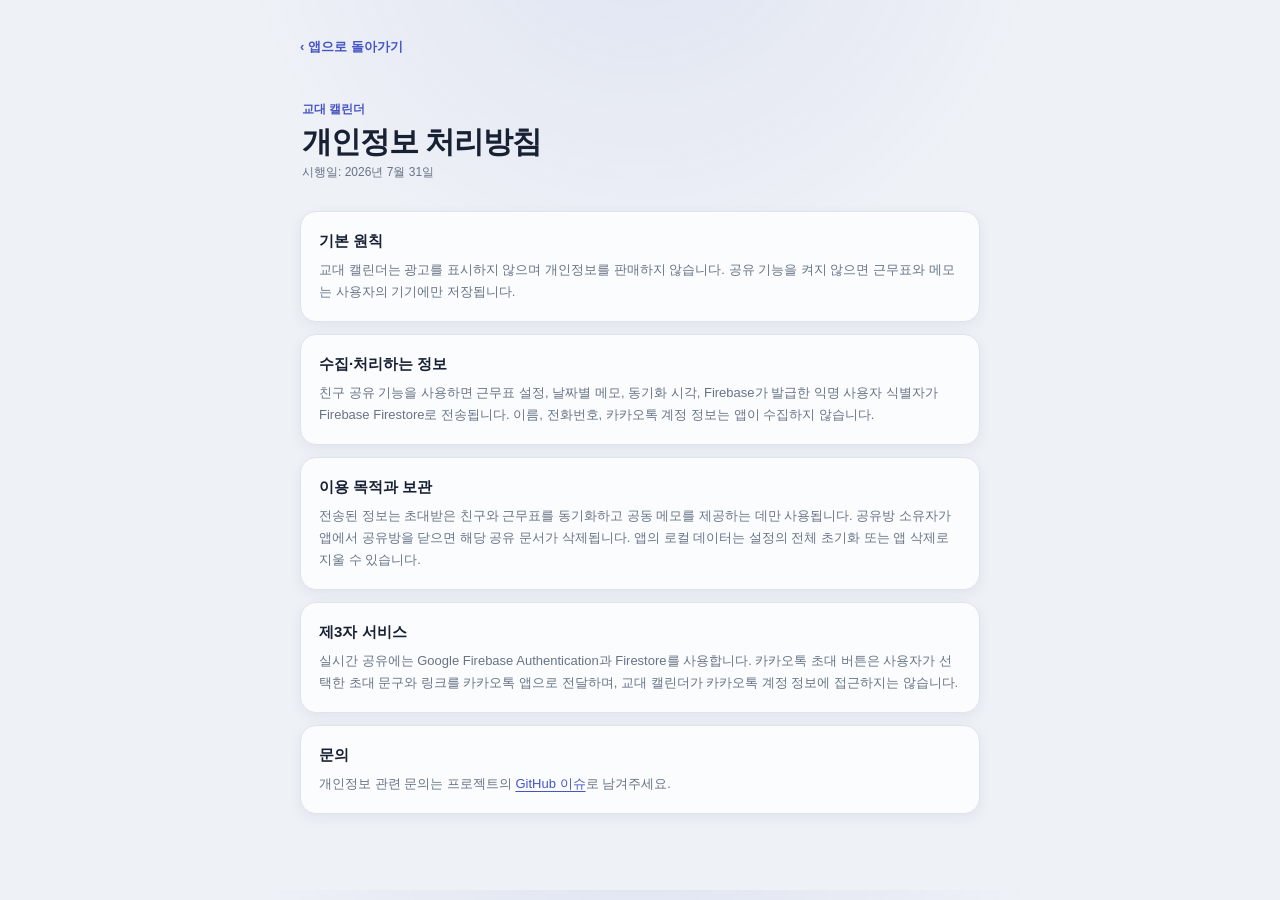
==== privacy.html @ 4c743779 "Prepare friend sharing and Play release" ====
<!DOCTYPE html>
<html lang="ko">
<head>
  <meta charset="UTF-8" />
  <meta name="viewport" content="width=device-width, initial-scale=1.0, viewport-fit=cover" />
  <title>개인정보 처리방침 · 교대 캘린더</title>
  <meta name="description" content="교대 캘린더의 개인정보 처리방침" />
  <meta name="theme-color" content="#eef1f6" />
  <link rel="icon" href="icons/icon-192.png" />
  <link rel="stylesheet" href="style.css?v=20260731a" />
</head>
<body>
  <main class="legal-page">
    <a class="legal-back" href="./">‹ 앱으로 돌아가기</a>
    <header class="legal-head">
      <span>교대 캘린더</span>
      <h1>개인정보 처리방침</h1>
      <p>시행일: 2026년 7월 31일</p>
    </header>

    <section>
      <h2>기본 원칙</h2>
      <p>교대 캘린더는 광고를 표시하지 않으며 개인정보를 판매하지 않습니다. 공유 기능을 켜지 않으면 근무표와 메모는 사용자의 기기에만 저장됩니다.</p>
    </section>

    <section>
      <h2>수집·처리하는 정보</h2>
      <p>친구 공유 기능을 사용하면 근무표 설정, 날짜별 메모, 동기화 시각, Firebase가 발급한 익명 사용자 식별자가 Firebase Firestore로 전송됩니다. 이름, 전화번호, 카카오톡 계정 정보는 앱이 수집하지 않습니다.</p>
    </section>

    <section>
      <h2>이용 목적과 보관</h2>
      <p>전송된 정보는 초대받은 친구와 근무표를 동기화하고 공동 메모를 제공하는 데만 사용됩니다. 공유방 소유자가 앱에서 공유방을 닫으면 해당 공유 문서가 삭제됩니다. 앱의 로컬 데이터는 설정의 전체 초기화 또는 앱 삭제로 지울 수 있습니다.</p>
    </section>

    <section>
      <h2>제3자 서비스</h2>
      <p>실시간 공유에는 Google Firebase Authentication과 Firestore를 사용합니다. 카카오톡 초대 버튼은 사용자가 선택한 초대 문구와 링크를 카카오톡 앱으로 전달하며, 교대 캘린더가 카카오톡 계정 정보에 접근하지는 않습니다.</p>
    </section>

    <section>
      <h2>문의</h2>
      <p>개인정보 관련 문의는 프로젝트의 <a href="https://github.com/makag1122-hub/shift-calendar/issues">GitHub 이슈</a>로 남겨주세요.</p>
    </section>
  </main>
</body>
</html>
---- style.css ----
:root{
  --bg: #eef1f6;
  --card: #fbfcfe;
  --ink: #182033;
  --ink-soft: #687386;
  --line: #dfe4ec;
  --brand: #4654c5;
  --sun: #d9513b;
  --sat: #376fc3;
  --radius: 18px;
  --shadow: 0 14px 38px rgba(42,53,85,.09);
  --shadow-sm: 0 4px 14px rgba(42,53,85,.065);
}

*{ box-sizing:border-box; -webkit-tap-highlight-color: transparent; }
html,body{ margin:0; padding:0; scroll-behavior:smooth; }
body{
  background:
    radial-gradient(circle at 50% -12%, rgba(70,84,197,.09), transparent 34%),
    var(--bg);
  color: var(--ink);
  font-family: "Pretendard Variable", Pretendard, "SUIT Variable", SUIT, -apple-system, BlinkMacSystemFont, "Segoe UI", "Malgun Gothic", sans-serif;
  -webkit-font-smoothing: antialiased;
  line-height: 1.45;
}
button, input, textarea{ font:inherit; }
button, input, textarea{ transition:border-color .18s ease, background-color .18s ease, color .18s ease, box-shadow .18s ease, transform .12s ease; }
button:focus-visible, input:focus-visible, textarea:focus-visible{
  outline:3px solid color-mix(in srgb, var(--brand) 28%, transparent);
  outline-offset:2px;
}

.app{
  max-width: 480px;
  margin: 0 auto;
  min-height: 100dvh;
  background: rgba(238,241,246,.72);
  padding: 0 14px env(safe-area-inset-bottom);
  display: flex;
  flex-direction: column;
}

/* 헤더 */
.app-header{
  position: sticky; top:0; z-index: 5;
  display:flex; align-items:center; justify-content:space-between;
  padding: 14px 2px 10px;
  background: linear-gradient(rgba(238,241,246,.96) 72%, rgba(238,241,246,0));
  backdrop-filter:blur(12px);
}
.brand{ display:flex; align-items:center; gap:10px; }
.brand-logo{ font-size: 26px; }
.brand-text h1{ font-size: 19px; margin:0; letter-spacing:-.3px; }
.brand-sub{ margin:0; font-size: 12px; color: var(--ink-soft); }

.icon-btn{
  border:1px solid rgba(223,228,236,.9); background: rgba(251,252,254,.92); color: var(--ink);
  width: 38px; height: 38px; border-radius: 12px;
  font-size: 18px; cursor:pointer; box-shadow: var(--shadow-sm);
  display:flex; align-items:center; justify-content:center;
}
.icon-btn:active{ transform: scale(.94); }
.icon-btn.nav{ font-size: 24px; }

/* 내 조 선택 */
.group-switcher{
  background: rgba(251,252,254,.94);
  border: 1px solid var(--line);
  border-radius: var(--radius);
  box-shadow: var(--shadow-sm);
  padding: 10px;
  margin: 0 0 10px;
}
.group-switch-head{
  display:flex; align-items:center; justify-content:space-between;
  gap: 10px; margin-bottom: 8px;
  font-size: 12.5px; color: var(--ink-soft); font-weight:700;
}
.group-switch-head b{ color: var(--brand); font-size: 13px; }
.group-tabs{ display:grid; grid-template-columns: repeat(4,1fr); gap: 7px; }
.group-tab{
  border: 1px solid var(--line);
  background: #f4f6f9;
  color: var(--ink);
  border-radius: 10px;
  min-height: 38px;
  font-size: 13px;
  font-weight: 800;
  font-family: inherit;
  cursor: pointer;
}
.group-tab.active{
  background: var(--brand);
  border-color: var(--brand);
  color: #fff;
  box-shadow: 0 7px 18px rgba(70,84,197,.22);
}
.group-tab:active{ transform: scale(.96); }

/* 오늘 배너 */
.today-banner{
  --accent: var(--brand);
  background: rgba(251,252,254,.96);
  border-radius: var(--radius);
  box-shadow: var(--shadow);
  padding: 13px 16px;
  margin: 4px 0 10px;
  display:grid;
  grid-template-columns: minmax(0,1fr) auto;
  align-items:center;
  gap:10px;
  border:1px solid rgba(223,228,236,.75);
  border-left: 5px solid var(--accent);
}
.tb-left{ display:flex; flex-direction:column; gap:6px; }
.tb-date{ font-size: 12.5px; color: var(--ink-soft); }
.tb-shift{ font-size: 16px; font-weight: 700; }
.tb-badge{ color:#fff; padding: 3px 12px; border-radius: 999px; font-size: 15px; }
.tb-time{ font-size: 13px; color: var(--ink); font-weight:800; text-align:right; white-space:nowrap; }

/* 오늘 조별 배치 */
.team-board{
  background: var(--card);
  border-radius: var(--radius);
  box-shadow: var(--shadow-sm);
  padding: 12px;
  margin: 0 0 14px;
}
.team-head{
  display:flex; align-items:center; justify-content:space-between;
  gap: 10px; margin-bottom: 9px;
  font-size: 12.5px; color: var(--ink-soft); font-weight:700;
}
.team-head b{ color: var(--ink); font-size: 11.5px; font-weight:800; }
.team-grid{ display:grid; grid-template-columns: repeat(4,1fr); gap: 7px; }
.team-item{
  min-width: 0;
  min-height: 62px;
  border: 1px solid color-mix(in srgb, var(--c) 30%, var(--line));
  font-family: inherit;
  cursor: pointer;
  background: color-mix(in srgb, var(--c) 10%, white);
  border-left: 4px solid var(--c);
  border-radius: 10px;
  padding: 8px 7px;
  display:grid;
  grid-template-rows: 17px 14px 14px;
  align-content:center;
  align-items:center;
  gap:1px;
  text-align: left;
}
.team-item.active{ outline: 2px solid var(--brand); outline-offset: -2px; }
.team-item:active{ transform: scale(.97); }
.team-shift, .team-day{
  width:100%;
  overflow:hidden;
  text-overflow:ellipsis;
  white-space:nowrap;
}
.team-shift{ font-size: 11px; color: var(--ink-soft); font-weight:700; line-height:1.1; }
.team-item strong{ width:100%; font-size: 15px; color: var(--ink); line-height:1.15; }
.team-day{ font-size: 10.5px; color: var(--ink-soft); font-weight:700; line-height:1.1; }

@media (max-width: 380px){
  .team-grid{ grid-template-columns: repeat(2,1fr); }
}

/* 월 이동 */
.month-nav{
  display:flex; align-items:center; justify-content:space-between;
  margin-bottom: 10px;
}
.month-title{
  border:none; background:transparent; font-size: 18px; font-weight: 800;
  letter-spacing: -.4px; cursor:pointer; color: var(--ink);
}

/* 기간 선택 */
.range-banner{
  display:flex; align-items:center; justify-content:space-between; gap:10px;
  background: var(--brand); color:#fff; border-radius:12px;
  padding: 9px 14px; margin: 0 0 10px; font-size: 12.5px; font-weight:700;
  box-shadow: var(--shadow);
}
.range-banner button{ border:none; background:rgba(255,255,255,.25); color:#fff; border-radius:8px; padding:5px 12px; font-size:12px; font-weight:700; cursor:pointer; }
.cal-hint{ text-align:center; font-size:11px; color:var(--ink-soft); margin:10px 2px 0; }
.cal-hint b{ color:var(--brand); }

/* 캘린더 */
.calendar{
  background:rgba(251,252,254,.97);
  border:1px solid rgba(223,228,236,.8);
  border-radius:var(--radius);
  box-shadow:var(--shadow);
  padding:10px 8px 12px;
}
.weekdays{ display:grid; grid-template-columns: repeat(7,1fr); margin-bottom: 4px; }
.wd{ text-align:center; font-size: 12px; color: var(--ink-soft); padding: 4px 0; font-weight:600; }
.wd.sun{ color: var(--sun); }
.wd.sat{ color: var(--sat); }

.grid{
  --cell-h: 82px;
  --cell-shift-h: 17px;
  --cell-row-gap: 4px;
  display:grid;
  grid-template-columns: repeat(7,1fr);
  grid-auto-rows: var(--cell-h);
  gap: 3px;
}
.cell{
  position: relative;
  border:1px solid rgba(211,217,228,.72);
  background:var(--tint, transparent);
  border-radius:7px;
  min-height: 0;
  height: var(--cell-h);
  padding:4px 3px 3px;
  display:grid;
  grid-template-columns:minmax(0,1fr);
  grid-template-rows:16px var(--cell-shift-h) minmax(0,1fr);
  align-content:start;
  justify-items:center;
  gap:var(--cell-row-gap);
  cursor:pointer; font-family: inherit;
  transition:transform .12s ease, border-color .18s ease, box-shadow .18s ease;
  overflow:hidden;
  user-select:none; -webkit-user-select:none; -webkit-touch-callout:none;
}
.cell:hover{ border-color:color-mix(in srgb, var(--brand) 24%, var(--line)); }
.cell:active{ transform: scale(.96); }
.cell.empty{ background: transparent; pointer-events:none; }
.cell.has-memo{
  background:
    linear-gradient(180deg, rgba(255,255,255,.55), rgba(255,255,255,.12) 52%),
    var(--tint, transparent);
}
.dnum{
  grid-column:1;
  justify-self:start;
  align-self:center;
  font-size:11.5px;
  line-height:15px;
  font-weight:800;
  color: var(--ink);
}
.dnum.sun{ color: var(--sun); }
.dnum.sat{ color: var(--sat); }
/* 날짜 + 공휴일 이름 한 줄 */
.cell-top{
  grid-row:1; grid-column:1;
  display:grid;
  grid-template-columns:auto minmax(0,1fr) auto;
  align-items:center;
  gap:2px;
  width:100%; min-width:0; height:16px;
}
/* 명절 편성(정규 패턴과 다른 날): 위쪽 보라 라인 */
.cell.is-special{ box-shadow:inset 0 3px 0 rgba(70,84,197,.52); }
/* 6일 이상 연속근무: 아래쪽 주황 라인 */
.cell.long-run{ box-shadow: inset 0 -3px 0 rgba(245,158,11,.7); }
.cell.is-special.long-run{ box-shadow: inset 0 3px 0 rgba(99,102,241,.55), inset 0 -3px 0 rgba(245,158,11,.7); }
.badge{
  grid-column:1;
  align-self:center;
  display:flex;
  grid-row:2;
  justify-self:stretch;
  width:auto;
  max-width:none;
  height:var(--cell-shift-h);
  align-items:center;
  justify-content:center;
  background:var(--shift);
  color:#fff; font-size:9px; font-weight:850;
  line-height:1;
  padding: 0 2px; text-align:center;
  border-radius:4px; letter-spacing:-.15px;
  overflow:hidden; text-overflow:ellipsis; white-space:nowrap;
}
.badge.none{ background: #eef0f4; color:#b6bccb; }
.cell.today{ outline: 2px solid var(--brand); outline-offset: -2px; }
.cell.today .dnum{ color: var(--brand); font-weight: 800; }

.dot-ov{
  position:absolute;
  right:2px;
  bottom:2px;
  width:5px;
  height:5px;
  border-radius:2px;
  background:#e15454;
  box-shadow:0 0 0 1px rgba(255,255,255,.8);
}
.fam-mark{ position:absolute; bottom:1px; left:2px; font-size:8px; line-height:1; pointer-events:none; z-index:2; }
.memo-pin{
  display:none;
}
.tag-teuk{ display:inline-block; white-space:nowrap;
  font-size:9px; font-weight:800; color:#fff; background:#dc2626;
  padding:0 6px; border-radius:0; line-height:1.6; letter-spacing:-.3px; }
.cell-tag{
  grid-column:3;
  justify-self:end;
  display:flex;
  align-items:center;
  justify-content:center;
  min-width:18px;
  max-width:23px;
  height:13px;
  white-space:nowrap;
  font-size:7.5px;
  font-weight:900;
  color:var(--tag);
  background:color-mix(in srgb, var(--tag) 12%, white);
  border:1px solid color-mix(in srgb, var(--tag) 35%, white);
  padding:0 2px;
  border-radius:4px;
  line-height:1;
  letter-spacing:-.45px;
  overflow:hidden; text-overflow:ellipsis;
}
.cell-memo{
  grid-column:1;
  grid-row:3;
  align-self:stretch;
  display:-webkit-box;
  justify-self:stretch;
  width:auto; max-width:none; min-width:0;
  height:100%;
  background:rgba(255,255,255,.34);
  border:0;
  color:#596274;
  border-radius:3px;
  font-size:8px;
  line-height:10.5px;
  font-weight:750;
  padding:3px 2px 2px;
  text-align:left;
  overflow:hidden;
  text-overflow:ellipsis;
  white-space:normal;
  word-break:keep-all;
  overflow-wrap:anywhere;
  -webkit-box-orient:vertical;
  -webkit-line-clamp:2;
}
.cell-memo-slot{
  grid-column:1;
  grid-row:3;
  display:block;
  min-width:0;
}
.cell.range-anchor{ outline: 2px solid var(--brand); outline-offset:-2px; }
.cell.range-sel{ outline: 2px dashed var(--brand); outline-offset:-2px; background: rgba(79,70,229,.14); }

@media (max-width: 380px){
  .app{ padding-left:10px; padding-right:10px; }
  .today-banner{ grid-template-columns:1fr; gap:7px; }
  .tb-time{ text-align:left; font-size:12.5px; }
  .team-board{ padding:10px; }
  .team-grid{ gap:5px; }
  .team-item{ min-height:58px; padding:7px 6px; }
  .grid{ --cell-h:80px; --cell-shift-h:16px; --cell-row-gap:3px; gap:2px; }
  .cell{ border-radius:6px; padding-inline:2px; }
  .badge{ font-size:8.5px; }
  .cell-tag{ font-size:7px; }
  .cell-memo{ font-size:7.5px; line-height:10px; padding-inline:3px 2px; }
}

/* 메모 */
.memo-panel{
  background:rgba(251,252,254,.96);
  border:1px solid var(--line);
  border-radius:var(--radius);
  box-shadow:var(--shadow-sm);
  padding:12px;
  margin:12px 0 0;
}
.memo-panel-head{
  display:flex; align-items:flex-start; justify-content:space-between;
  gap:12px; margin-bottom:10px;
}
.memo-panel-head h2{ margin:1px 0 0; font-size:15px; letter-spacing:-.2px; }
.memo-panel-head b{
  color:var(--ink-soft);
  padding:2px 0;
  font-size:12px;
  white-space:nowrap;
}
.memo-eyebrow{
  display:block; color:var(--ink-soft); font-size:11.5px; font-weight:800;
}
.memo-list{
  display:flex;
  flex-direction:column;
  border-top:1px solid var(--line);
}
.memo-item{
  width:100%; min-width:0;
  border:0;
  border-bottom:1px solid var(--line);
  background:transparent;
  border-radius:0;
  padding:10px 2px;
  display:grid; grid-template-columns:auto auto 1fr; align-items:center; gap:8px;
  font-family:inherit; text-align:left; color:var(--ink); cursor:pointer;
}
.memo-item:hover{ background:#f5f7fa; }
.memo-item:active{ background:#eef1f5; transform:none; }
.memo-date{ color:var(--ink); font-size:12.5px; font-weight:800; white-space:nowrap; }
.memo-shift{
  min-width:28px; text-align:center; color:#fff; background:var(--c);
  border-radius:4px; padding:2px 6px; font-size:11px; font-weight:900;
}
.memo-text{
  min-width:0; color:var(--ink-soft); font-size:12.5px; font-weight:700;
  overflow:hidden; text-overflow:ellipsis; white-space:nowrap;
}
.memo-empty{
  border:0;
  background:#f5f7fa;
  color:var(--ink-soft);
  border-radius:8px;
  padding:11px 12px;
  font-size:12.5px;
  font-weight:800;
  text-align:center;
}

/* 범례 */
/* 월별 자동지정 개수 */
.desig-control{ display:flex; flex-wrap:wrap; align-items:center; gap:10px;
  background:var(--card); border:1px solid var(--line); border-radius:var(--radius);
  box-shadow:var(--shadow-sm); padding:10px 12px; margin:12px 0 0; }
.dc-title{ font-size:12px; font-weight:700; color:var(--ink-soft); }
.dc-field{ display:flex; align-items:center; gap:5px; font-size:12.5px; font-weight:700; }
.dc-dot{ width:10px; height:10px; border-radius:50%; display:inline-block; }
.dc-field input{ width:46px; border:2px solid var(--line); border-radius:9px; padding:5px; font-size:13px; font-family:inherit; text-align:center; }
.dc-field input:focus{ outline:none; border-color:var(--brand); }

.summary{ display:flex; flex-wrap:wrap; gap:7px; justify-content:flex-start; padding:14px 2px 0; }
.sm{ font-size:12px; color:var(--ink-soft); background:var(--card); border:1px solid var(--line); border-radius:999px; padding:4px 11px; box-shadow:var(--shadow-sm); }
.sm b{ color:var(--ink); font-weight:800; margin-left:1px; }
.sm-group{ color:#fff; background:var(--brand); border-color:var(--brand); font-weight:800; }
.sm-teuk{ border-color:#fbd5d0; } .sm-teuk b{ color:#dc2626; }
.sm-jg b{ color:#ef4444; }
.sm-jh b{ color:#0d9488; }

.legend{ display:flex; flex-wrap:wrap; gap: 12px 14px; justify-content:center; padding: 14px 4px 4px; }
.lg{ display:flex; align-items:center; gap:6px; font-size: 12.5px; color: var(--ink-soft); }
.lg-dot{ width:11px; height:11px; border-radius:50%; }
.lg-mark{ font-size:11.5px; }
.lg-bar{ width:14px; height:11px; border-radius:3px; background:#eef0f4; position:relative; flex-shrink:0; }
.lg-bar.sun{ background:color-mix(in srgb, var(--sun) 16%, #fff); box-shadow:none; }
.lg-bar.sun::after{ content:""; position:absolute; inset:0; border-radius:3px; box-shadow:inset 0 0 0 1.5px var(--sun); }
.lg-bar.top{ box-shadow: inset 0 3px 0 rgba(99,102,241,.7); }
.lg-bar.bottom{ box-shadow: inset 0 -3px 0 rgba(245,158,11,.85); }

/* 푸터 */
.app-footer{ padding: 16px 0 22px; text-align:center; margin-top:auto; }
.btn-soft{
  border:none; background: var(--card); color: var(--ink);
  padding: 11px 20px; border-radius: 12px; font-size: 14px; font-weight:600;
  box-shadow: var(--shadow-sm); cursor:pointer;
}
.btn-soft:active{ transform: scale(.97); }
.app-version{
  display:block;
  width:max-content;
  margin:10px auto 0;
  color:#a0a7b5;
  font-size:11px;
  font-weight:800;
  letter-spacing:.2px;
}

/* 백드롭 + 시트 */
.backdrop{
  position: fixed; inset:0; background: rgba(15,18,30,.45);
  z-index: 20; animation: fade .15s ease;
}
@keyframes fade{ from{opacity:0} to{opacity:1} }
.sheet{
  position: fixed; left:0; right:0; bottom:0; z-index: 21;
  max-width: 480px; margin: 0 auto;
  background: var(--card);
  border-radius: 22px 22px 0 0;
  padding: 8px 18px calc(20px + env(safe-area-inset-bottom));
  box-shadow: 0 -10px 40px rgba(0,0,0,.18);
  animation: slideUp .2s cubic-bezier(.2,.8,.2,1);
  max-height: 88vh; overflow-y: auto;
}
@keyframes slideUp{ from{ transform: translateY(100%);} to{ transform: translateY(0);} }
.sheet-handle{ width: 40px; height: 4px; border-radius: 999px; background: var(--line); margin: 4px auto 10px; }
.sheet-head{ display:flex; align-items:center; justify-content:space-between; }
.sheet-head h2{ font-size: 17px; margin: 0; }
.sheet-holiday{ font-size: 13px; font-weight: 700; color:#dc2626; margin: 8px 0 0; display:flex; flex-wrap:wrap; gap:6px 10px; align-items:center; }
.sheet-holiday b{ background:#dc2626; color:#fff; padding:1px 8px; border-radius:6px; }
.sheet-holiday .sh-special{ color:#4f46e5; }
.sheet-holiday .sh-run{ color:#b45309; background:#fff7ed; border:1px solid #fed7aa; padding:1px 8px; border-radius:6px; }
.sheet-holiday .sh-fam{ color:#db2777; background:#fdf2f8; border:1px solid #fbcfe8; padding:1px 8px; border-radius:6px; }
.sheet-hint{ font-size: 12.5px; color: var(--ink-soft); margin: 6px 0 14px; }
.sheet-hint b{ color: #ef4444; }

.options{ display:grid; grid-template-columns: repeat(3,1fr); gap: 8px; }
.opt{
  display:flex; flex-direction:column; align-items:center; gap:4px;
  border: 2px solid var(--line); background: var(--card);
  border-radius: 12px; padding: 9px 5px; cursor:pointer; font-family:inherit;
  text-align:center; min-width:0;
}
.opt:active{ transform: scale(.97); }
.opt.selected{ border-color: var(--c); background: color-mix(in srgb, var(--c) 8%, white); }
.opt-disabled{ opacity:.5; cursor:not-allowed; }
.opt-disabled .opt-time{ color:#ef4444; font-weight:700; }
.opt-badge{ color:#fff; font-weight:800; font-size: 13px; width: 36px; height: 28px; border-radius:8px; display:flex; align-items:center; justify-content:center; flex-shrink:0; }
.opt-label{ font-weight: 700; font-size: 12.5px; line-height:1.15; }
.opt-time{ font-size: 9.5px; color: var(--ink-soft); display:block; line-height:1.15; white-space:nowrap; }
.opt-textwrap{ display:flex; flex-direction:column; align-items:center; gap:1px; min-width:0; width:100%; }

/* 지정 태그 선택 (시트) */
.sheet-desig{ margin-top:16px; }
.desig-label{ font-size:12.5px; color:var(--ink-soft); font-weight:600; margin-bottom:7px; }
.desig-opts{ display:grid; grid-template-columns:repeat(3,1fr); gap:8px; }
.desig-opts.four{ grid-template-columns:repeat(4,1fr); gap:6px; }
.desig-opt{ border:2px solid var(--line); background:var(--card); border-radius:12px; padding:11px 6px; font-size:14px; font-weight:700; font-family:inherit; cursor:pointer; color:var(--ink); }
.desig-opts.four .desig-opt{ padding:10px 3px; font-size:13px; }
.desig-opt:active{ transform:scale(.97); }
.desig-opt.sel{ border-color:var(--brand); background:color-mix(in srgb, var(--brand) 8%, white); }
.desig-opt.tg.sel{ border-color:#dc2626; background:#fdecec; color:#dc2626; }
.desig-opt.jg.sel{ border-color:#ef4444; background:#fdecec; color:#dc2626; }
.desig-opt.jh.sel{ border-color:#0d9488; background:#e6f6f4; color:#0d9488; }
.desig-opt:disabled{ opacity:.4; cursor:not-allowed; }
.desig-hint{ font-size:11px; color:var(--ink-soft); margin-top:8px; }

.btn-revert{
  width:100%; margin-top: 12px; border:none; background:#fff3f1; color:#d9402a;
  padding: 11px; border-radius: 12px; font-size: 13.5px; font-weight: 700; cursor:pointer;
}
.sheet-section-label{
  margin:14px 0 8px;
  color:var(--ink-soft);
  font-size:12.5px;
  font-weight:800;
}
.memo-editor{
  margin-top:10px;
  background:#f4f6f9;
  border:1px solid var(--line);
  border-radius:16px;
  padding:10px;
}
.memo-editor.memo-shared{
  background:#f3f8f7;
  border-color:#b9ddd7;
  box-shadow:none;
}
.memo-editor.memo-shared .memo-label::after{
  content:" · 공동 작성";
  color:#318477;
}
.sheet-ro .sheet-section-label,
.sheet-ro .options,
.sheet-ro .sheet-desig,
.sheet-ro .btn-revert{
  display:none;
}
.sheet-ro .memo-editor{ margin-top:14px; }
.memo-head{ display:flex; align-items:center; justify-content:space-between; gap:10px; margin-bottom:7px; }
.memo-label{ display:block; margin:0; font-size: 12.5px; color: var(--ink-soft); font-weight:800; }
.memo-count{ color:#a0a7b5; font-size:11.5px; font-weight:800; }
.memo-input, .date-input{
  width:100%; border: 2px solid var(--line); border-radius: 12px;
  padding: 11px 12px; font-size: 14px; font-family: inherit; background: var(--card); color: var(--ink);
}
.memo-input{
  min-height:58px;
  resize:vertical;
  line-height:1.45;
  box-shadow:inset 0 1px 0 rgba(20,24,40,.03);
}
.memo-input:focus, .date-input:focus{ outline:none; border-color: var(--brand); box-shadow:0 0 0 3px rgba(79,70,229,.12); }
.memo-presets{ display:flex; flex-wrap:wrap; gap:7px; margin-top:9px; }
.memo-presets button{
  border:1px solid #fed7aa;
  background:#fff7ed;
  color:#b45309;
  border-radius:999px;
  padding:6px 10px;
  font-family:inherit;
  font-size:12px;
  font-weight:800;
  cursor:pointer;
}
.memo-presets button:active{ transform:scale(.96); }

/* 설정 모달 */
.modal{
  position: fixed; inset:0; z-index: 30; background: var(--bg);
  display:flex; flex-direction:column;
  max-width: 480px; margin: 0 auto;
  animation: slideIn .2s ease;
}
@keyframes slideIn{ from{ transform: translateX(100%);} to{ transform: translateX(0);} }
.modal-head{
  display:flex; align-items:center; justify-content:space-between;
  padding: 14px; background: var(--card); box-shadow: var(--shadow-sm);
  position: sticky; top:0;
}
.modal-head h2{ font-size: 17px; margin:0; }
.modal-body{ padding: 16px 16px 60px; overflow-y:auto; }

.set-section{ background: var(--card); border-radius: var(--radius); padding: 16px; margin-bottom: 14px; box-shadow: var(--shadow-sm); }
.set-section h3{ margin: 0 0 4px; font-size: 15px; }
.set-desc{ margin: 0 0 14px; font-size: 12.5px; color: var(--ink-soft); }

.st-list{ display:flex; flex-direction:column; gap: 10px; }
.st-card{ border: 1.5px solid var(--line); border-radius: 12px; padding: 10px; display:flex; flex-direction:column; gap: 8px; }
.st-line1, .st-line2{ display:flex; align-items:center; gap: 8px; }
.st-color{ width: 34px; height: 34px; border:none; border-radius: 9px; padding:0; background:none; cursor:pointer; flex-shrink:0; }
.st-color::-webkit-color-swatch-wrapper{ padding:0; }
.st-color::-webkit-color-swatch{ border:none; border-radius:9px; }
.st-short{ width: 50px; border: 2px solid var(--line); border-radius: 10px; padding: 8px 4px; font-size: 14px; font-weight:800; font-family:inherit; text-align:center; }
.st-label{ flex:1; min-width:0; border: 2px solid var(--line); border-radius: 10px; padding: 8px; font-size: 13px; font-family:inherit; }
.st-del{ border:none; background:#fbeceb; border-radius: 9px; width: 34px; height: 34px; font-size: 15px; cursor:pointer; flex-shrink:0; }
.st-del:active{ transform: scale(.92); }
.st-time{ flex:1; min-width:0; border: 2px solid var(--line); border-radius: 10px; padding: 8px 6px; font-size: 13px; font-family:inherit; }
.st-sep{ color: var(--ink-soft); }
.st-note{ font-size: 10.5px; color: #b6bccb; flex-shrink:0; }
.st-kind{ display:flex; align-items:center; gap:4px; font-size:11.5px; color:var(--ink-soft); white-space:nowrap; flex-shrink:0; }
.st-kind input{ width:15px; height:15px; }
.st-short:focus, .st-label:focus, .st-time:focus{ outline:none; border-color: var(--brand); }
.add-type-btn{ margin-top: 4px; border: 2px dashed var(--line); background: var(--card); color: var(--ink-soft); border-radius: 12px; padding: 11px; font-size: 13.5px; font-weight: 700; cursor:pointer; font-family:inherit; }
.add-type-btn:active{ transform: scale(.98); }
.pattern-actions{ display:flex; align-items:center; gap: 12px; flex-wrap:wrap; }

.pattern-chips{ display:flex; flex-wrap:wrap; gap: 8px; margin-bottom: 14px; min-height: 20px; }
.chip{ display:flex; align-items:center; gap:2px; background:#f4f5f8; border-radius: 999px; padding: 3px 4px 3px 3px; }
.chip-badge{ color:#fff; font-weight:800; font-size: 12px; width: 26px; height: 26px; border-radius:50%; display:flex; align-items:center; justify-content:center; }
.chip-mv{ border:none; background:transparent; color: var(--ink-soft); font-size: 16px; cursor:pointer; width: 18px; padding:0; }
.chip-x{ border:none; background:#e4e7ee; color:#7a8090; border-radius:50%; width:18px; height:18px; font-size:12px; cursor:pointer; line-height:1; margin-left:2px; }
.pattern-add{ display:flex; flex-wrap:wrap; gap: 8px; margin-bottom: 12px; }
.add-btn{ border:none; color:#fff; padding: 8px 12px; border-radius: 10px; font-size: 12.5px; font-weight:700; cursor:pointer; font-family:inherit; }
.add-btn:active{ transform: scale(.96); }
.muted{ color: var(--ink-soft); font-size: 12.5px; }

.btn-text-danger{ border:none; background:none; color:#d9402a; font-size: 13px; font-weight:700; cursor:pointer; padding: 6px 0; }
.data-btns{ display:flex; flex-wrap:wrap; gap: 10px; align-items:center; }
.set-foot{ text-align:center; color: #b6bccb; font-size: 11.5px; margin-top: 24px; }
.legal-link{
  display:inline-block;
  margin-top:14px;
  color:var(--ink-soft);
  font-size:12px;
  text-underline-offset:3px;
}

/* 개인정보 처리방침 */
.legal-page{
  width:min(680px, calc(100% - 28px));
  margin:0 auto;
  padding:28px 0 64px;
}
.legal-back{
  display:inline-flex;
  align-items:center;
  min-height:38px;
  color:var(--brand);
  font-size:13px;
  font-weight:800;
  text-decoration:none;
}
.legal-head{ padding:30px 2px 18px; }
.legal-head span{ color:var(--brand); font-size:12px; font-weight:800; }
.legal-head h1{ margin:6px 0 4px; font-size:30px; letter-spacing:-1px; line-height:1.15; }
.legal-head p{ margin:0; color:var(--ink-soft); font-size:12px; }
.legal-page section{
  margin:12px 0;
  padding:18px;
  border:1px solid var(--line);
  border-radius:16px;
  background:var(--card);
  box-shadow:var(--shadow-sm);
}
.legal-page section h2{ margin:0 0 7px; font-size:15px; }
.legal-page section p{ margin:0; color:var(--ink-soft); font-size:13px; line-height:1.7; }
.legal-page section a{ color:var(--brand); text-underline-offset:3px; }

/* 공유 보기(읽기 전용) 배너 */
.sync-banner{
  background: linear-gradient(90deg, #fef3c7, #fde68a);
  color:#92400e; border:1px solid #fcd34d;
  border-radius:12px; padding:9px 13px; margin:0 0 10px;
  font-size:12.5px; font-weight:800; text-align:center;
  box-shadow:var(--shadow-sm);
}
.sync-banner.err{ background:#fee2e2; border-color:#fecaca; color:#b91c1c; }
.sync-banner b{ text-decoration:underline; }
/* 보기 전용 모드: 편집 UI 숨김 */
body.readonly-mode #syncSection{ display:block; }
body.readonly-mode .modal-body .set-section:not(#syncSection){ display:none; }
body.readonly-mode .cal-hint{ display:none; }

/* 공유 설정 박스 */
#syncSection{
  background:
    radial-gradient(circle at 100% 0, rgba(70,84,197,.08), transparent 42%),
    var(--card);
}
.sync-status{ font-size:13.5px; font-weight:800; padding:8px 12px; border-radius:10px; background:#f1f5f9; color:var(--ink); margin-bottom:10px; }
.sync-status.on{ background:#dcfce7; color:#166534; }
.sync-status.err{ background:#fee2e2; color:#b91c1c; }
.sync-lbl{ display:block; font-size:12.5px; font-weight:800; color:var(--ink-soft); margin:2px 0 6px; }
.sync-config, .sync-rules{
  width:100%; border:2px solid var(--line); border-radius:12px;
  padding:10px 12px; font-size:12.5px; font-family:ui-monospace, SFMono-Regular, Menlo, Consolas, monospace;
  background:var(--card); color:var(--ink); resize:vertical; line-height:1.5;
}
.sync-config:focus{ outline:none; border-color:var(--brand); box-shadow:0 0 0 3px rgba(79,70,229,.12); }
.btn-primary{
  margin-top:10px; width:100%; border:none; background:var(--brand); color:#fff;
  padding:12px; border-radius:12px; font-size:14px; font-weight:800; cursor:pointer; font-family:inherit;
  box-shadow:0 5px 14px rgba(79,70,229,.22);
}
.btn-primary:active{ transform:scale(.98); }
.btn-soft.sm{ padding:8px 12px; font-size:12.5px; margin-top:8px; }
.sync-msg{ font-size:12.5px; font-weight:700; color:var(--ink-soft); margin-top:8px; min-height:16px; }
.sync-msg.err{ color:#dc2626; }
.sync-link-row{ display:flex; gap:8px; align-items:stretch; margin-top:2px; }
.sync-link{
  flex:1; min-width:0; border:2px solid var(--line); border-radius:10px;
  padding:9px 10px; font-size:12px; font-family:inherit; background:#f8fafc; color:var(--ink);
}
.sync-note{ font-size:12px; color:var(--ink-soft); margin:9px 0 0; line-height:1.5; }
.sync-actions{ display:flex; align-items:center; justify-content:space-between; gap:10px; margin-top:12px; flex-wrap:wrap; }
.sync-guide{ margin-top:14px; border-top:1px solid var(--line); padding-top:10px; }
.sync-guide summary{ cursor:pointer; font-size:13px; font-weight:800; color:var(--brand); }
.sync-steps{ margin:12px 0 0; padding-left:20px; display:flex; flex-direction:column; gap:12px; }
.sync-steps li{ font-size:12.5px; color:var(--ink); line-height:1.6; }
.sync-steps b{ color:var(--ink); }
.sync-ready-copy{
  display:flex;
  flex-direction:column;
  gap:3px;
  margin:4px 0 12px;
}
.sync-ready-copy strong{ font-size:14px; letter-spacing:-.15px; }
.sync-ready-copy span{ font-size:12px; color:var(--ink-soft); line-height:1.5; }
.btn-kakao{
  width:100%;
  min-height:46px;
  border:1px solid #ead400;
  border-radius:12px;
  background:#fee500;
  color:#191919;
  display:flex;
  align-items:center;
  justify-content:center;
  gap:10px;
  padding:11px 14px;
  font-size:14px;
  font-weight:800;
  cursor:pointer;
  box-shadow:0 7px 16px rgba(117,100,0,.15);
}
.btn-kakao:active{ transform:scale(.98); background:#f7df00; }
.kakao-mark{
  position:relative;
  display:inline-block;
  width:22px;
  height:18px;
  border-radius:50%;
  background:#191919;
  flex:0 0 auto;
}
.kakao-mark::after{
  content:"";
  position:absolute;
  left:3px;
  bottom:-3px;
  width:7px;
  height:7px;
  background:#191919;
  clip-path:polygon(0 0, 100% 0, 0 100%);
  transform:rotate(-9deg);
}
.sync-intro{
  display:grid;
  grid-template-columns:42px minmax(0,1fr);
  gap:12px;
  align-items:start;
  padding:3px 0 14px;
}
.sync-intro-icon{
  width:42px;
  height:42px;
  border-radius:13px;
  display:flex;
  align-items:center;
  justify-content:center;
  background:#eef0ff;
  color:var(--brand);
  font-size:23px;
  font-weight:700;
}
.sync-intro strong{ display:block; margin:1px 0 3px; font-size:14px; }
.sync-intro p{ margin:0; color:var(--ink-soft); font-size:12px; line-height:1.55; }
.sync-flow{
  display:grid;
  gap:7px;
  padding:11px 12px;
  margin-bottom:2px;
  background:#f3f5f9;
  border-radius:12px;
}
.sync-flow span{
  display:flex;
  align-items:center;
  gap:8px;
  color:#535d70;
  font-size:12px;
  font-weight:700;
}
.sync-flow b{
  width:20px;
  height:20px;
  border-radius:7px;
  display:flex;
  align-items:center;
  justify-content:center;
  background:#fff;
  color:var(--brand);
  box-shadow:0 2px 7px rgba(42,53,85,.08);
  font-size:11px;
}
.sync-setup-alert{
  padding:12px 13px;
  border:1px solid #f4d58d;
  border-radius:12px;
  background:#fff8e8;
  color:#75551f;
}
.sync-setup-alert strong{ display:block; font-size:13.5px; }
.sync-setup-alert p{ margin:4px 0 0; font-size:12px; line-height:1.55; }
.sync-guide code{
  padding:2px 5px;
  border-radius:5px;
  background:#eef0f4;
  font-size:11.5px;
}

/* 수동 변경 → 기본 확정 */
.baseline-empty{ font-size:12.5px; color:var(--ink-soft); margin:2px 0 0; line-height:1.55; }
.baseline-count{ font-size:13px; color:var(--ink); margin:2px 0 10px; }
.baseline-count b{ color:var(--ink); }
#baselineBox .btn-primary{ margin-top:0; }

/* 공유 개선: 보내기 버튼 · QR · 최신 시각 */
.btn-kakao.sync-send{ margin:2px 0 10px; }
.sync-qr{ display:flex; justify-content:center; margin:12px 0 2px; }
.sync-qr svg{
  width:172px; height:172px; background:#fff;
  border:1px solid var(--line); border-radius:14px; padding:9px;
  box-shadow:var(--shadow-sm);
}
/* viewer: '방금 전 업데이트됨' 강조 배지 */
.sync-updated{
  font-size:13.5px; font-weight:800; color:#166534;
  background:#dcfce7; border:1px solid #bbf7d0; border-radius:10px;
  padding:9px 12px; margin-bottom:10px; text-align:center;
}
.sync-updated b{ color:#166534; }
/* owner: 마지막 동기화 시각(작게) */
.sync-synced{ font-size:11.5px; color:var(--ink-soft); margin:8px 0 0; text-align:right; }

[hidden]{ display:none !important; }
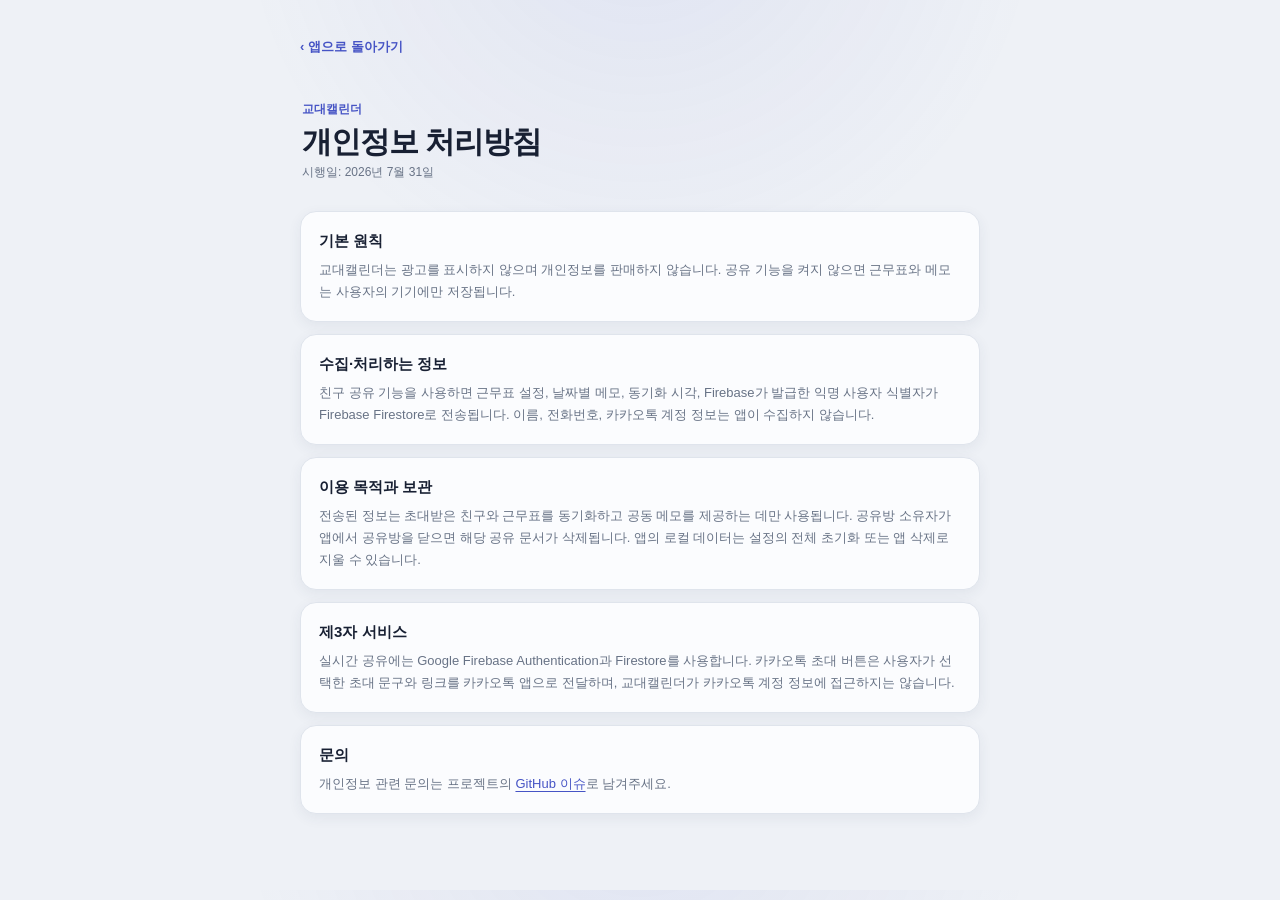
==== commit 42467dbf: "Improve widget clarity and refresh app branding" ====
--- a/privacy.html
+++ b/privacy.html
@@ -3,24 +3,24 @@
 <head>
   <meta charset="UTF-8" />
   <meta name="viewport" content="width=device-width, initial-scale=1.0, viewport-fit=cover" />
-  <title>개인정보 처리방침 · 교대 캘린더</title>
-  <meta name="description" content="교대 캘린더의 개인정보 처리방침" />
+  <title>개인정보 처리방침 · 교대캘린더</title>
+  <meta name="description" content="교대캘린더의 개인정보 처리방침" />
   <meta name="theme-color" content="#eef1f6" />
-  <link rel="icon" href="icons/icon-192.png" />
-  <link rel="stylesheet" href="style.css?v=20260731a" />
+  <link rel="icon" href="icons/icon-192-v2.png" />
+  <link rel="stylesheet" href="style.css?v=20260731b" />
 </head>
 <body>
   <main class="legal-page">
     <a class="legal-back" href="./">‹ 앱으로 돌아가기</a>
     <header class="legal-head">
-      <span>교대 캘린더</span>
+      <span>교대캘린더</span>
       <h1>개인정보 처리방침</h1>
       <p>시행일: 2026년 7월 31일</p>
     </header>
 
     <section>
       <h2>기본 원칙</h2>
-      <p>교대 캘린더는 광고를 표시하지 않으며 개인정보를 판매하지 않습니다. 공유 기능을 켜지 않으면 근무표와 메모는 사용자의 기기에만 저장됩니다.</p>
+      <p>교대캘린더는 광고를 표시하지 않으며 개인정보를 판매하지 않습니다. 공유 기능을 켜지 않으면 근무표와 메모는 사용자의 기기에만 저장됩니다.</p>
     </section>
 
     <section>
@@ -35,7 +35,7 @@
 
     <section>
       <h2>제3자 서비스</h2>
-      <p>실시간 공유에는 Google Firebase Authentication과 Firestore를 사용합니다. 카카오톡 초대 버튼은 사용자가 선택한 초대 문구와 링크를 카카오톡 앱으로 전달하며, 교대 캘린더가 카카오톡 계정 정보에 접근하지는 않습니다.</p>
+      <p>실시간 공유에는 Google Firebase Authentication과 Firestore를 사용합니다. 카카오톡 초대 버튼은 사용자가 선택한 초대 문구와 링크를 카카오톡 앱으로 전달하며, 교대캘린더가 카카오톡 계정 정보에 접근하지는 않습니다.</p>
     </section>
 
     <section>
--- a/style.css
+++ b/style.css
@@ -44,12 +44,18 @@
 .app-header{
   position: sticky; top:0; z-index: 5;
   display:flex; align-items:center; justify-content:space-between;
-  padding: 14px 2px 10px;
+  padding: calc(14px + env(safe-area-inset-top)) 2px 10px;
   background: linear-gradient(rgba(238,241,246,.96) 72%, rgba(238,241,246,0));
   backdrop-filter:blur(12px);
 }
 .brand{ display:flex; align-items:center; gap:10px; }
-.brand-logo{ font-size: 26px; }
+.brand-logo{
+  display:block;
+  width:32px;
+  height:32px;
+  border-radius:9px;
+  box-shadow:0 4px 12px rgba(24,35,63,.18);
+}
 .brand-text h1{ font-size: 19px; margin:0; letter-spacing:-.3px; }
 .brand-sub{ margin:0; font-size: 12px; color: var(--ink-soft); }
 
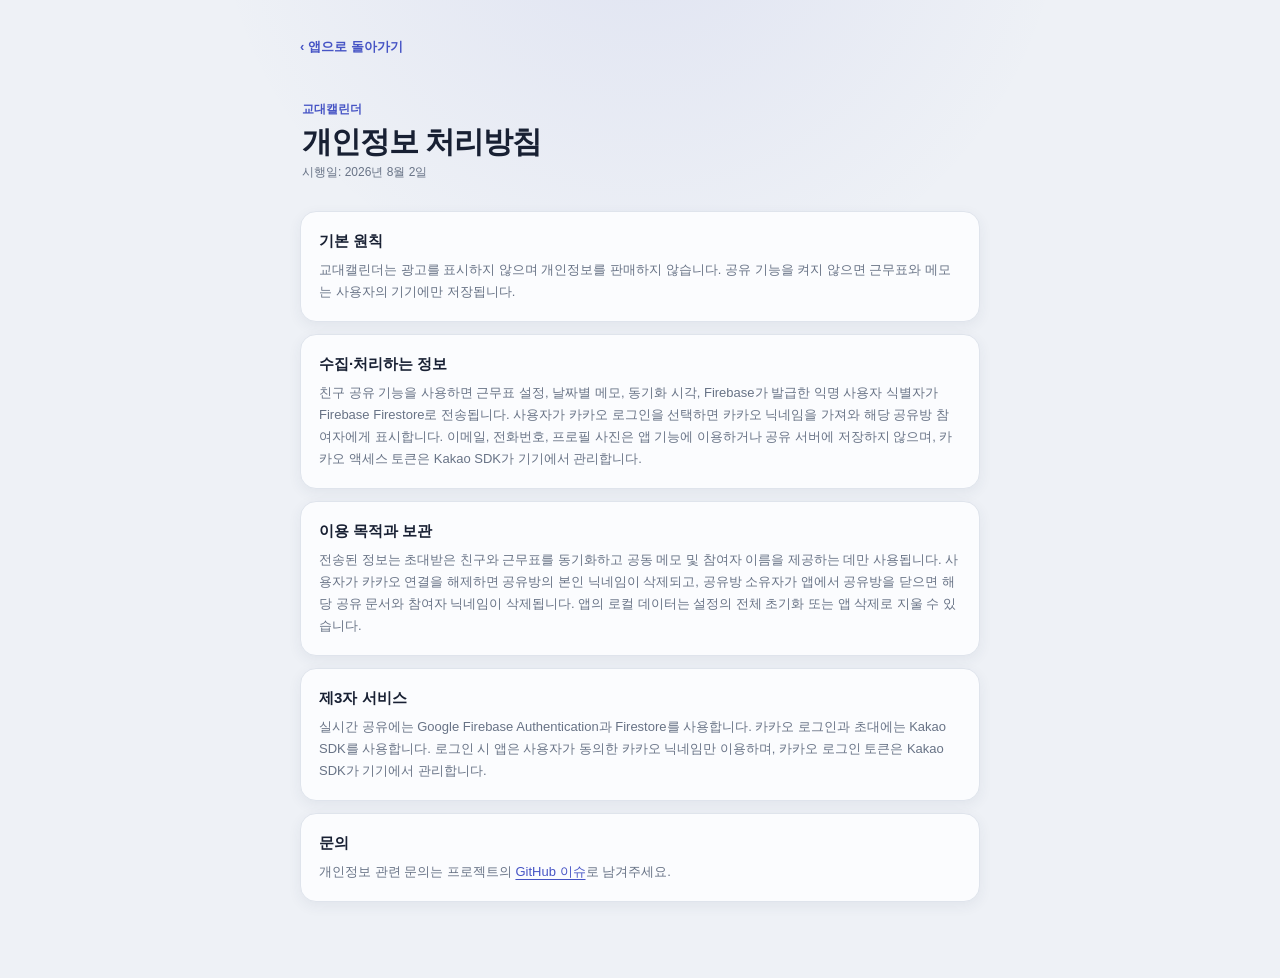
==== commit 22467968: "Add Kakao login and shared participant names" ====
--- a/privacy.html
+++ b/privacy.html
@@ -7,7 +7,7 @@
   <meta name="description" content="교대캘린더의 개인정보 처리방침" />
   <meta name="theme-color" content="#eef1f6" />
   <link rel="icon" href="icons/icon-192-v2.png" />
-  <link rel="stylesheet" href="style.css?v=20260731b" />
+  <link rel="stylesheet" href="style.css?v=20260802a" />
 </head>
 <body>
   <main class="legal-page">
@@ -15,7 +15,7 @@
     <header class="legal-head">
       <span>교대캘린더</span>
       <h1>개인정보 처리방침</h1>
-      <p>시행일: 2026년 7월 31일</p>
+      <p>시행일: 2026년 8월 2일</p>
     </header>
 
     <section>
@@ -25,17 +25,17 @@
 
     <section>
       <h2>수집·처리하는 정보</h2>
-      <p>친구 공유 기능을 사용하면 근무표 설정, 날짜별 메모, 동기화 시각, Firebase가 발급한 익명 사용자 식별자가 Firebase Firestore로 전송됩니다. 이름, 전화번호, 카카오톡 계정 정보는 앱이 수집하지 않습니다.</p>
+      <p>친구 공유 기능을 사용하면 근무표 설정, 날짜별 메모, 동기화 시각, Firebase가 발급한 익명 사용자 식별자가 Firebase Firestore로 전송됩니다. 사용자가 카카오 로그인을 선택하면 카카오 닉네임을 가져와 해당 공유방 참여자에게 표시합니다. 이메일, 전화번호, 프로필 사진은 앱 기능에 이용하거나 공유 서버에 저장하지 않으며, 카카오 액세스 토큰은 Kakao SDK가 기기에서 관리합니다.</p>
     </section>
 
     <section>
       <h2>이용 목적과 보관</h2>
-      <p>전송된 정보는 초대받은 친구와 근무표를 동기화하고 공동 메모를 제공하는 데만 사용됩니다. 공유방 소유자가 앱에서 공유방을 닫으면 해당 공유 문서가 삭제됩니다. 앱의 로컬 데이터는 설정의 전체 초기화 또는 앱 삭제로 지울 수 있습니다.</p>
+      <p>전송된 정보는 초대받은 친구와 근무표를 동기화하고 공동 메모 및 참여자 이름을 제공하는 데만 사용됩니다. 사용자가 카카오 연결을 해제하면 공유방의 본인 닉네임이 삭제되고, 공유방 소유자가 앱에서 공유방을 닫으면 해당 공유 문서와 참여자 닉네임이 삭제됩니다. 앱의 로컬 데이터는 설정의 전체 초기화 또는 앱 삭제로 지울 수 있습니다.</p>
     </section>
 
     <section>
       <h2>제3자 서비스</h2>
-      <p>실시간 공유에는 Google Firebase Authentication과 Firestore를 사용합니다. 카카오톡 초대 버튼은 사용자가 선택한 초대 문구와 링크를 카카오톡 앱으로 전달하며, 교대캘린더가 카카오톡 계정 정보에 접근하지는 않습니다.</p>
+      <p>실시간 공유에는 Google Firebase Authentication과 Firestore를 사용합니다. 카카오 로그인과 초대에는 Kakao SDK를 사용합니다. 로그인 시 앱은 사용자가 동의한 카카오 닉네임만 이용하며, 카카오 로그인 토큰은 Kakao SDK가 기기에서 관리합니다.</p>
     </section>
 
     <section>
--- a/style.css
+++ b/style.css
@@ -172,6 +172,40 @@
   .team-grid{ grid-template-columns: repeat(2,1fr); }
 }
 
+/* 내 조 / 4개 조 보기 전환 */
+.calendar-view-tabs{
+  display:grid;
+  grid-template-columns:1fr 1fr;
+  gap:4px;
+  padding:4px;
+  margin:0 0 14px;
+  border:1px solid rgba(211,217,228,.82);
+  border-radius:12px;
+  background:rgba(226,230,238,.72);
+  box-shadow:inset 0 1px 2px rgba(24,35,63,.05);
+}
+.calendar-view-tabs button{
+  min-height:38px;
+  border:0;
+  border-radius:9px;
+  background:transparent;
+  color:var(--ink-soft);
+  font:800 12.5px/1 inherit;
+  letter-spacing:-.15px;
+  cursor:pointer;
+  transition:background .2s ease, color .2s ease, box-shadow .2s ease, transform .12s ease;
+}
+.calendar-view-tabs button.active{
+  background:#fff;
+  color:var(--ink);
+  box-shadow:0 4px 12px rgba(24,35,63,.1);
+}
+.calendar-view-tabs button:active{ transform:scale(.98); }
+.calendar-view-tabs button:focus-visible{
+  outline:2px solid var(--brand);
+  outline-offset:1px;
+}
+
 /* 월 이동 */
 .month-nav{
   display:flex; align-items:center; justify-content:space-between;
@@ -192,6 +226,206 @@
 .range-banner button{ border:none; background:rgba(255,255,255,.25); color:#fff; border-radius:8px; padding:5px 12px; font-size:12px; font-weight:700; cursor:pointer; }
 .cal-hint{ text-align:center; font-size:11px; color:var(--ink-soft); margin:10px 2px 0; }
 .cal-hint b{ color:var(--brand); }
+
+/* A/B/C/D 4행 가로 비교표 */
+.all-groups-calendar{
+  overflow:hidden;
+  background:rgba(251,252,254,.97);
+  border:1px solid rgba(223,228,236,.86);
+  border-radius:var(--radius);
+  box-shadow:var(--shadow);
+  padding:13px 0 11px;
+}
+.all-groups-head{
+  display:flex;
+  align-items:flex-end;
+  justify-content:space-between;
+  gap:14px;
+  padding:0 14px 11px;
+}
+.all-groups-head span{
+  display:block;
+  margin-bottom:2px;
+  color:var(--ink-soft);
+  font-size:10.5px;
+  font-weight:800;
+  letter-spacing:.04em;
+}
+.all-groups-head h2{
+  margin:0;
+  color:var(--ink);
+  font-size:16px;
+  line-height:1.2;
+  letter-spacing:-.35px;
+}
+.all-groups-head p{
+  max-width:145px;
+  margin:0;
+  color:var(--ink-soft);
+  font-size:10.5px;
+  line-height:1.35;
+  font-weight:700;
+  text-align:right;
+  text-wrap:balance;
+}
+.all-groups-scroll{
+  width:100%;
+  overflow-x:auto;
+  overscroll-behavior-inline:contain;
+  scrollbar-width:thin;
+  scrollbar-color:#b8c0d1 transparent;
+}
+.all-groups-grid{
+  --days:31;
+  display:grid;
+  grid-template-columns:52px repeat(var(--days), 51px);
+  grid-template-rows:28px repeat(4, 68px);
+  width:max-content;
+  min-width:100%;
+  padding:0 10px 4px 0;
+  font-variant-numeric:tabular-nums;
+}
+.all-groups-corner,
+.all-group-label{
+  position:sticky;
+  left:0;
+  z-index:2;
+  display:flex;
+  align-items:center;
+  justify-content:center;
+  border:0;
+  border-right:1px solid var(--line);
+  background:#fbfcfe;
+  color:var(--ink-soft);
+  font-family:inherit;
+}
+.all-groups-corner{
+  z-index:3;
+  font-size:10px;
+  font-weight:850;
+}
+.all-group-label{
+  margin:0;
+  color:var(--ink);
+  font-size:13px;
+  font-weight:900;
+  cursor:pointer;
+}
+.all-group-label.active{
+  color:var(--brand);
+  background:#f0f2ff;
+  box-shadow:inset 3px 0 0 var(--brand);
+}
+.all-date-head{
+  display:flex;
+  align-items:center;
+  justify-content:center;
+  gap:2px;
+  border-bottom:1px solid var(--line);
+  color:var(--ink-soft);
+  font-size:9.5px;
+  font-weight:850;
+}
+.all-date-head small{
+  color:#a2a9b7;
+  font-size:7px;
+  font-weight:800;
+}
+.all-date-head.sun{ color:var(--sun); }
+.all-date-head.sat{ color:var(--sat); }
+.all-date-head.today{
+  border-radius:6px 6px 0 0;
+  background:#eef0ff;
+  color:var(--brand);
+}
+.all-group-cell{
+  --c:#94a3b8;
+  position:relative;
+  min-width:0;
+  margin:3px 2px;
+  border:1px solid color-mix(in srgb, var(--c) 24%, var(--line));
+  border-radius:7px;
+  background:color-mix(in srgb, var(--c) 10%, #fff);
+  color:var(--ink);
+  font-family:inherit;
+  cursor:pointer;
+  overflow:hidden;
+  transition:transform .12s ease, border-color .18s ease, box-shadow .18s ease;
+}
+.all-group-cell:hover{
+  border-color:color-mix(in srgb, var(--c) 58%, var(--line));
+  box-shadow:0 4px 10px color-mix(in srgb, var(--c) 12%, transparent);
+}
+.all-group-cell:active{ transform:scale(.95); }
+.all-group-cell:focus-visible{
+  outline:2px solid var(--brand);
+  outline-offset:-1px;
+}
+.all-group-cell.today{
+  outline:2px solid var(--brand);
+  outline-offset:-2px;
+}
+.all-shift{
+  position:absolute;
+  top:9px;
+  left:4px;
+  right:4px;
+  display:flex;
+  align-items:center;
+  justify-content:center;
+  height:22px;
+  border-radius:5px;
+  background:var(--c);
+  color:#fff;
+  font-size:9px;
+  line-height:1;
+  font-weight:900;
+}
+.all-tag{
+  position:absolute;
+  top:34px;
+  left:4px;
+  right:4px;
+  overflow:hidden;
+  color:var(--tag);
+  font-size:7px;
+  line-height:1.2;
+  font-weight:900;
+  text-align:center;
+  text-overflow:ellipsis;
+  white-space:nowrap;
+}
+.all-memo{
+  position:absolute;
+  left:5px;
+  right:5px;
+  bottom:5px;
+  overflow:hidden;
+  color:#667085;
+  font-size:7.5px;
+  line-height:1.15;
+  font-weight:750;
+  text-align:left;
+  text-overflow:ellipsis;
+  white-space:nowrap;
+}
+.all-memo::before{
+  content:"";
+  display:inline-block;
+  width:4px;
+  height:4px;
+  margin-right:3px;
+  border-radius:50%;
+  background:#e19325;
+  vertical-align:1px;
+}
+.all-groups-hint{
+  margin:7px 14px 0;
+  color:var(--ink-soft);
+  font-size:10.5px;
+  line-height:1.4;
+  font-weight:700;
+}
 
 /* 캘린더 */
 .calendar{
@@ -772,6 +1006,51 @@
   box-shadow:0 7px 16px rgba(117,100,0,.15);
 }
 .btn-kakao:active{ transform:scale(.98); background:#f7df00; }
+.kakao-login-card{
+  display:grid;
+  grid-template-columns:minmax(0,1fr) auto;
+  gap:8px 12px;
+  align-items:center;
+  padding:13px;
+  margin:0 0 12px;
+  border:1px solid #f0df55;
+  border-radius:14px;
+  background:linear-gradient(145deg,#fffdf0,#fff9c8);
+}
+.kakao-login-card strong{ display:block; font-size:13.5px; color:#191919; }
+.kakao-login-card p{ margin:3px 0 0; font-size:11.5px; color:#675f31; line-height:1.45; }
+.kakao-login-card > small{ grid-column:1/-1; color:#7c7350; font-size:10.5px; }
+.btn-kakao-login{
+  border:0; border-radius:10px; background:#fee500; color:#191919;
+  min-height:38px; padding:8px 12px; display:flex; align-items:center; gap:7px;
+  font:800 12.5px/1 inherit; white-space:nowrap; cursor:pointer;
+}
+.btn-kakao-login:disabled{ opacity:.6; cursor:wait; }
+.btn-kakao-login .kakao-mark{ width:17px; height:14px; }
+.kakao-login-error{ grid-column:1/-1; margin:0!important; color:#c2410c!important; font-size:11px!important; }
+.kakao-identity{
+  display:flex; align-items:center; gap:10px; padding:11px 12px; margin:0 0 10px;
+  border:1px solid #f0df55; border-radius:14px; background:#fffceb;
+}
+.kakao-avatar{
+  width:34px; height:34px; border-radius:50%; display:grid; place-items:center;
+  background:#fee500; color:#191919; font-size:14px; font-weight:900; flex:0 0 auto;
+}
+.kakao-identity > span:nth-child(2){ min-width:0; display:flex; flex:1; flex-direction:column; }
+.kakao-identity strong{ overflow:hidden; text-overflow:ellipsis; white-space:nowrap; font-size:13.5px; }
+.kakao-identity small{ margin-top:2px; color:var(--ink-soft); font-size:10.5px; }
+.btn-identity-link{ border:0; background:transparent; color:var(--ink-soft); font:700 11px/1 inherit; padding:7px 3px; cursor:pointer; }
+.participants-card{ padding:12px; margin:0 0 12px; border:1px solid var(--line); border-radius:14px; background:rgba(248,250,252,.88); }
+.participants-title{ display:flex; align-items:center; justify-content:space-between; margin-bottom:8px; }
+.participants-title strong{ font-size:12.5px; }
+.participants-title span{ padding:3px 7px; border-radius:999px; background:#e8eafc; color:var(--brand); font-size:10.5px; font-weight:800; }
+.participant-list{ display:flex; flex-wrap:wrap; gap:6px; }
+.participant-chip{ display:inline-flex; align-items:center; gap:5px; padding:5px 8px 5px 5px; border:1px solid #dfe3ea; border-radius:999px; background:#fff; color:var(--ink); font-size:11.5px; font-weight:750; }
+.participant-chip i{ width:22px; height:22px; border-radius:50%; display:grid; place-items:center; background:#eef1f6; color:var(--ink-soft); font-size:10px; font-style:normal; font-weight:900; }
+.participant-chip.owner{ border-color:#c7cdfd; background:#f4f5ff; }
+.participant-chip.owner i{ background:var(--brand); color:#fff; }
+.participant-chip b{ color:var(--brand); font-size:9.5px; }
+.participant-empty{ margin:0; color:var(--ink-soft); font-size:11px; line-height:1.45; }
 .kakao-mark{
   position:relative;
   display:inline-block;
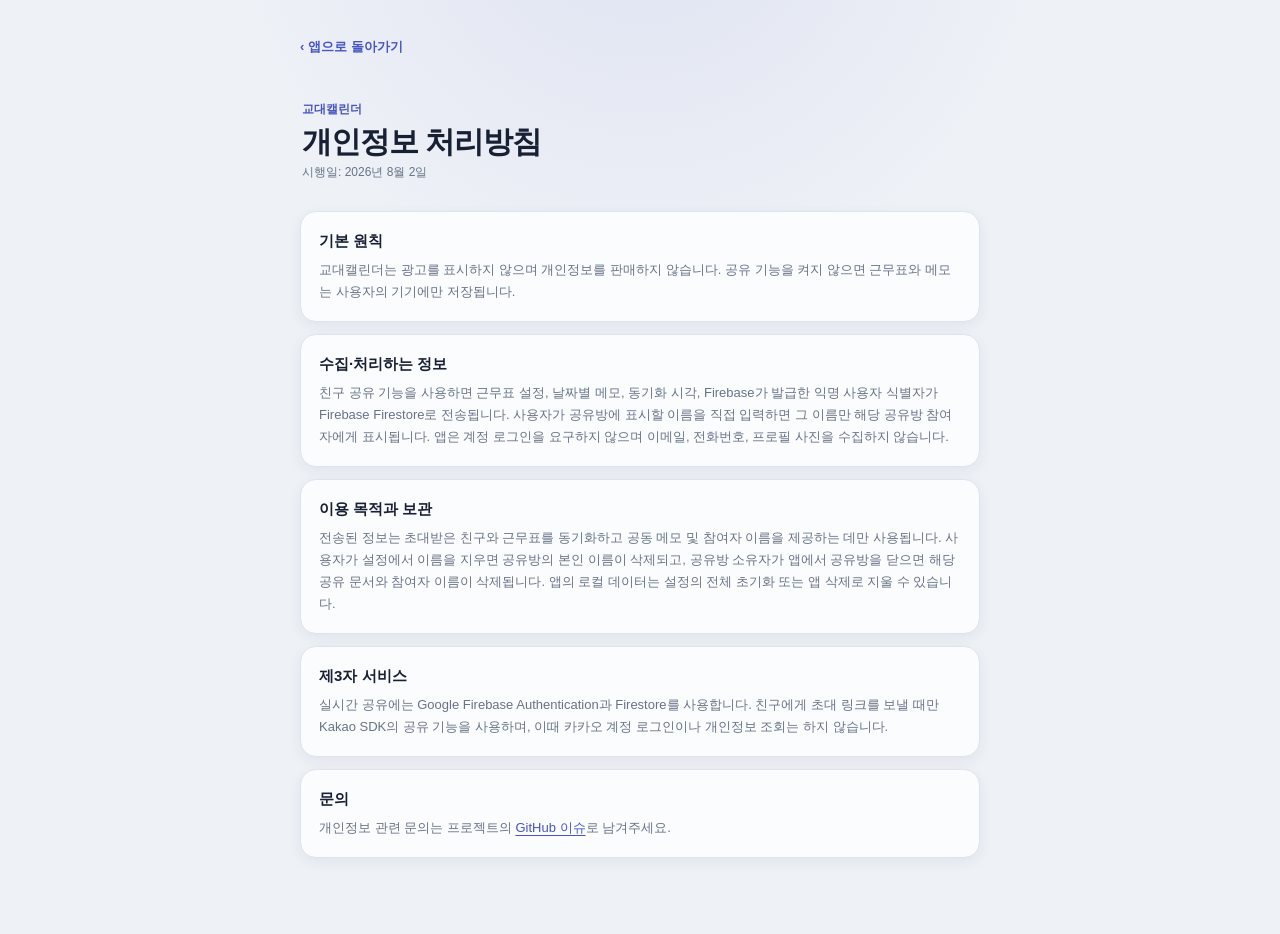
==== commit bf6e4089: "Replace Kakao login with a typed display name 카카오 로그인이 반복적으로 실패 문구를 띄우는 문제를 없애기 위해, 공유방에 표시할 이름을 사용자" ====
--- a/privacy.html
+++ b/privacy.html
@@ -25,17 +25,17 @@
 
     <section>
       <h2>수집·처리하는 정보</h2>
-      <p>친구 공유 기능을 사용하면 근무표 설정, 날짜별 메모, 동기화 시각, Firebase가 발급한 익명 사용자 식별자가 Firebase Firestore로 전송됩니다. 사용자가 카카오 로그인을 선택하면 카카오 닉네임을 가져와 해당 공유방 참여자에게 표시합니다. 이메일, 전화번호, 프로필 사진은 앱 기능에 이용하거나 공유 서버에 저장하지 않으며, 카카오 액세스 토큰은 Kakao SDK가 기기에서 관리합니다.</p>
+      <p>친구 공유 기능을 사용하면 근무표 설정, 날짜별 메모, 동기화 시각, Firebase가 발급한 익명 사용자 식별자가 Firebase Firestore로 전송됩니다. 사용자가 공유방에 표시할 이름을 직접 입력하면 그 이름만 해당 공유방 참여자에게 표시됩니다. 앱은 계정 로그인을 요구하지 않으며 이메일, 전화번호, 프로필 사진을 수집하지 않습니다.</p>
     </section>
 
     <section>
       <h2>이용 목적과 보관</h2>
-      <p>전송된 정보는 초대받은 친구와 근무표를 동기화하고 공동 메모 및 참여자 이름을 제공하는 데만 사용됩니다. 사용자가 카카오 연결을 해제하면 공유방의 본인 닉네임이 삭제되고, 공유방 소유자가 앱에서 공유방을 닫으면 해당 공유 문서와 참여자 닉네임이 삭제됩니다. 앱의 로컬 데이터는 설정의 전체 초기화 또는 앱 삭제로 지울 수 있습니다.</p>
+      <p>전송된 정보는 초대받은 친구와 근무표를 동기화하고 공동 메모 및 참여자 이름을 제공하는 데만 사용됩니다. 사용자가 설정에서 이름을 지우면 공유방의 본인 이름이 삭제되고, 공유방 소유자가 앱에서 공유방을 닫으면 해당 공유 문서와 참여자 이름이 삭제됩니다. 앱의 로컬 데이터는 설정의 전체 초기화 또는 앱 삭제로 지울 수 있습니다.</p>
     </section>
 
     <section>
       <h2>제3자 서비스</h2>
-      <p>실시간 공유에는 Google Firebase Authentication과 Firestore를 사용합니다. 카카오 로그인과 초대에는 Kakao SDK를 사용합니다. 로그인 시 앱은 사용자가 동의한 카카오 닉네임만 이용하며, 카카오 로그인 토큰은 Kakao SDK가 기기에서 관리합니다.</p>
+      <p>실시간 공유에는 Google Firebase Authentication과 Firestore를 사용합니다. 친구에게 초대 링크를 보낼 때만 Kakao SDK의 공유 기능을 사용하며, 이때 카카오 계정 로그인이나 개인정보 조회는 하지 않습니다.</p>
     </section>
 
     <section>
--- a/style.css
+++ b/style.css
@@ -67,62 +67,6 @@
 }
 .icon-btn:active{ transform: scale(.94); }
 .icon-btn.nav{ font-size: 24px; }
-
-/* 내 조 선택 */
-.group-switcher{
-  background: rgba(251,252,254,.94);
-  border: 1px solid var(--line);
-  border-radius: var(--radius);
-  box-shadow: var(--shadow-sm);
-  padding: 10px;
-  margin: 0 0 10px;
-}
-.group-switch-head{
-  display:flex; align-items:center; justify-content:space-between;
-  gap: 10px; margin-bottom: 8px;
-  font-size: 12.5px; color: var(--ink-soft); font-weight:700;
-}
-.group-switch-head b{ color: var(--brand); font-size: 13px; }
-.group-tabs{ display:grid; grid-template-columns: repeat(4,1fr); gap: 7px; }
-.group-tab{
-  border: 1px solid var(--line);
-  background: #f4f6f9;
-  color: var(--ink);
-  border-radius: 10px;
-  min-height: 38px;
-  font-size: 13px;
-  font-weight: 800;
-  font-family: inherit;
-  cursor: pointer;
-}
-.group-tab.active{
-  background: var(--brand);
-  border-color: var(--brand);
-  color: #fff;
-  box-shadow: 0 7px 18px rgba(70,84,197,.22);
-}
-.group-tab:active{ transform: scale(.96); }
-
-/* 오늘 배너 */
-.today-banner{
-  --accent: var(--brand);
-  background: rgba(251,252,254,.96);
-  border-radius: var(--radius);
-  box-shadow: var(--shadow);
-  padding: 13px 16px;
-  margin: 4px 0 10px;
-  display:grid;
-  grid-template-columns: minmax(0,1fr) auto;
-  align-items:center;
-  gap:10px;
-  border:1px solid rgba(223,228,236,.75);
-  border-left: 5px solid var(--accent);
-}
-.tb-left{ display:flex; flex-direction:column; gap:6px; }
-.tb-date{ font-size: 12.5px; color: var(--ink-soft); }
-.tb-shift{ font-size: 16px; font-weight: 700; }
-.tb-badge{ color:#fff; padding: 3px 12px; border-radius: 999px; font-size: 15px; }
-.tb-time{ font-size: 13px; color: var(--ink); font-weight:800; text-align:right; white-space:nowrap; }
 
 /* 오늘 조별 배치 */
 .team-board{
@@ -156,9 +100,14 @@
   gap:1px;
   text-align: left;
 }
-.team-item.active{ outline: 2px solid var(--brand); outline-offset: -2px; }
+.team-item.active{
+  outline:2px solid var(--brand);
+  outline-offset:-2px;
+  min-height:74px;
+  grid-template-rows:17px 14px 14px 13px;
+}
 .team-item:active{ transform: scale(.97); }
-.team-shift, .team-day{
+.team-shift, .team-day, .team-time{
   width:100%;
   overflow:hidden;
   text-overflow:ellipsis;
@@ -167,6 +116,12 @@
 .team-shift{ font-size: 11px; color: var(--ink-soft); font-weight:700; line-height:1.1; }
 .team-item strong{ width:100%; font-size: 15px; color: var(--ink); line-height:1.15; }
 .team-day{ font-size: 10.5px; color: var(--ink-soft); font-weight:700; line-height:1.1; }
+.team-time{
+  font-size:9px;
+  color:var(--brand);
+  font-weight:850;
+  line-height:1.15;
+}
 
 @media (max-width: 380px){
   .team-grid{ grid-template-columns: repeat(2,1fr); }
@@ -597,8 +552,6 @@
 
 @media (max-width: 380px){
   .app{ padding-left:10px; padding-right:10px; }
-  .today-banner{ grid-template-columns:1fr; gap:7px; }
-  .tb-time{ text-align:left; font-size:12.5px; }
   .team-board{ padding:10px; }
   .team-grid{ gap:5px; }
   .team-item{ min-height:58px; padding:7px 6px; }
@@ -1006,40 +959,37 @@
   box-shadow:0 7px 16px rgba(117,100,0,.15);
 }
 .btn-kakao:active{ transform:scale(.98); background:#f7df00; }
-.kakao-login-card{
-  display:grid;
-  grid-template-columns:minmax(0,1fr) auto;
-  gap:8px 12px;
-  align-items:center;
+/* 공유방에 표시할 내 이름 직접 입력 */
+.name-card{
   padding:13px;
   margin:0 0 12px;
-  border:1px solid #f0df55;
+  border:1px solid var(--line);
   border-radius:14px;
-  background:linear-gradient(145deg,#fffdf0,#fff9c8);
-}
-.kakao-login-card strong{ display:block; font-size:13.5px; color:#191919; }
-.kakao-login-card p{ margin:3px 0 0; font-size:11.5px; color:#675f31; line-height:1.45; }
-.kakao-login-card > small{ grid-column:1/-1; color:#7c7350; font-size:10.5px; }
-.btn-kakao-login{
-  border:0; border-radius:10px; background:#fee500; color:#191919;
-  min-height:38px; padding:8px 12px; display:flex; align-items:center; gap:7px;
-  font:800 12.5px/1 inherit; white-space:nowrap; cursor:pointer;
-}
-.btn-kakao-login:disabled{ opacity:.6; cursor:wait; }
-.btn-kakao-login .kakao-mark{ width:17px; height:14px; }
-.kakao-login-error{ grid-column:1/-1; margin:0!important; color:#c2410c!important; font-size:11px!important; }
-.kakao-identity{
-  display:flex; align-items:center; gap:10px; padding:11px 12px; margin:0 0 10px;
-  border:1px solid #f0df55; border-radius:14px; background:#fffceb;
-}
-.kakao-avatar{
+  background:rgba(248,250,252,.88);
+}
+.name-card.set{ border-color:color-mix(in srgb, var(--brand) 34%, var(--line)); background:rgba(238,240,255,.72); }
+.name-card-head{ display:flex; align-items:center; gap:10px; }
+.name-card-head > div{ min-width:0; }
+.name-card strong{ display:block; font-size:13.5px; color:var(--ink); }
+.name-card p{ margin:3px 0 0; font-size:11.5px; color:var(--ink-soft); line-height:1.45; }
+.name-avatar{
   width:34px; height:34px; border-radius:50%; display:grid; place-items:center;
-  background:#fee500; color:#191919; font-size:14px; font-weight:900; flex:0 0 auto;
-}
-.kakao-identity > span:nth-child(2){ min-width:0; display:flex; flex:1; flex-direction:column; }
-.kakao-identity strong{ overflow:hidden; text-overflow:ellipsis; white-space:nowrap; font-size:13.5px; }
-.kakao-identity small{ margin-top:2px; color:var(--ink-soft); font-size:10.5px; }
-.btn-identity-link{ border:0; background:transparent; color:var(--ink-soft); font:700 11px/1 inherit; padding:7px 3px; cursor:pointer; }
+  background:var(--brand); color:#fff; font-size:14px; font-weight:900; flex:0 0 auto;
+}
+.name-input-row{ display:flex; align-items:center; gap:7px; margin-top:10px; }
+.name-input{
+  flex:1; min-width:0;
+  border:1px solid var(--line); border-radius:10px; background:#fff;
+  min-height:40px; padding:0 11px;
+  font:600 13.5px/1 inherit; color:var(--ink);
+}
+.name-input::placeholder{ color:#9aa3b2; font-weight:500; }
+/* .btn-primary 기본값(width:100%·margin-top)이 입력칸을 밀어내지 않도록 되돌립니다. */
+.name-input-row .btn-primary{
+  flex:0 0 auto; width:auto; margin-top:0;
+  min-height:40px; padding:0 16px; font-size:13px;
+}
+.name-card .btn-text-danger{ margin-top:6px; padding-left:0; font-size:11.5px; }
 .participants-card{ padding:12px; margin:0 0 12px; border:1px solid var(--line); border-radius:14px; background:rgba(248,250,252,.88); }
 .participants-title{ display:flex; align-items:center; justify-content:space-between; margin-bottom:8px; }
 .participants-title strong{ font-size:12.5px; }
